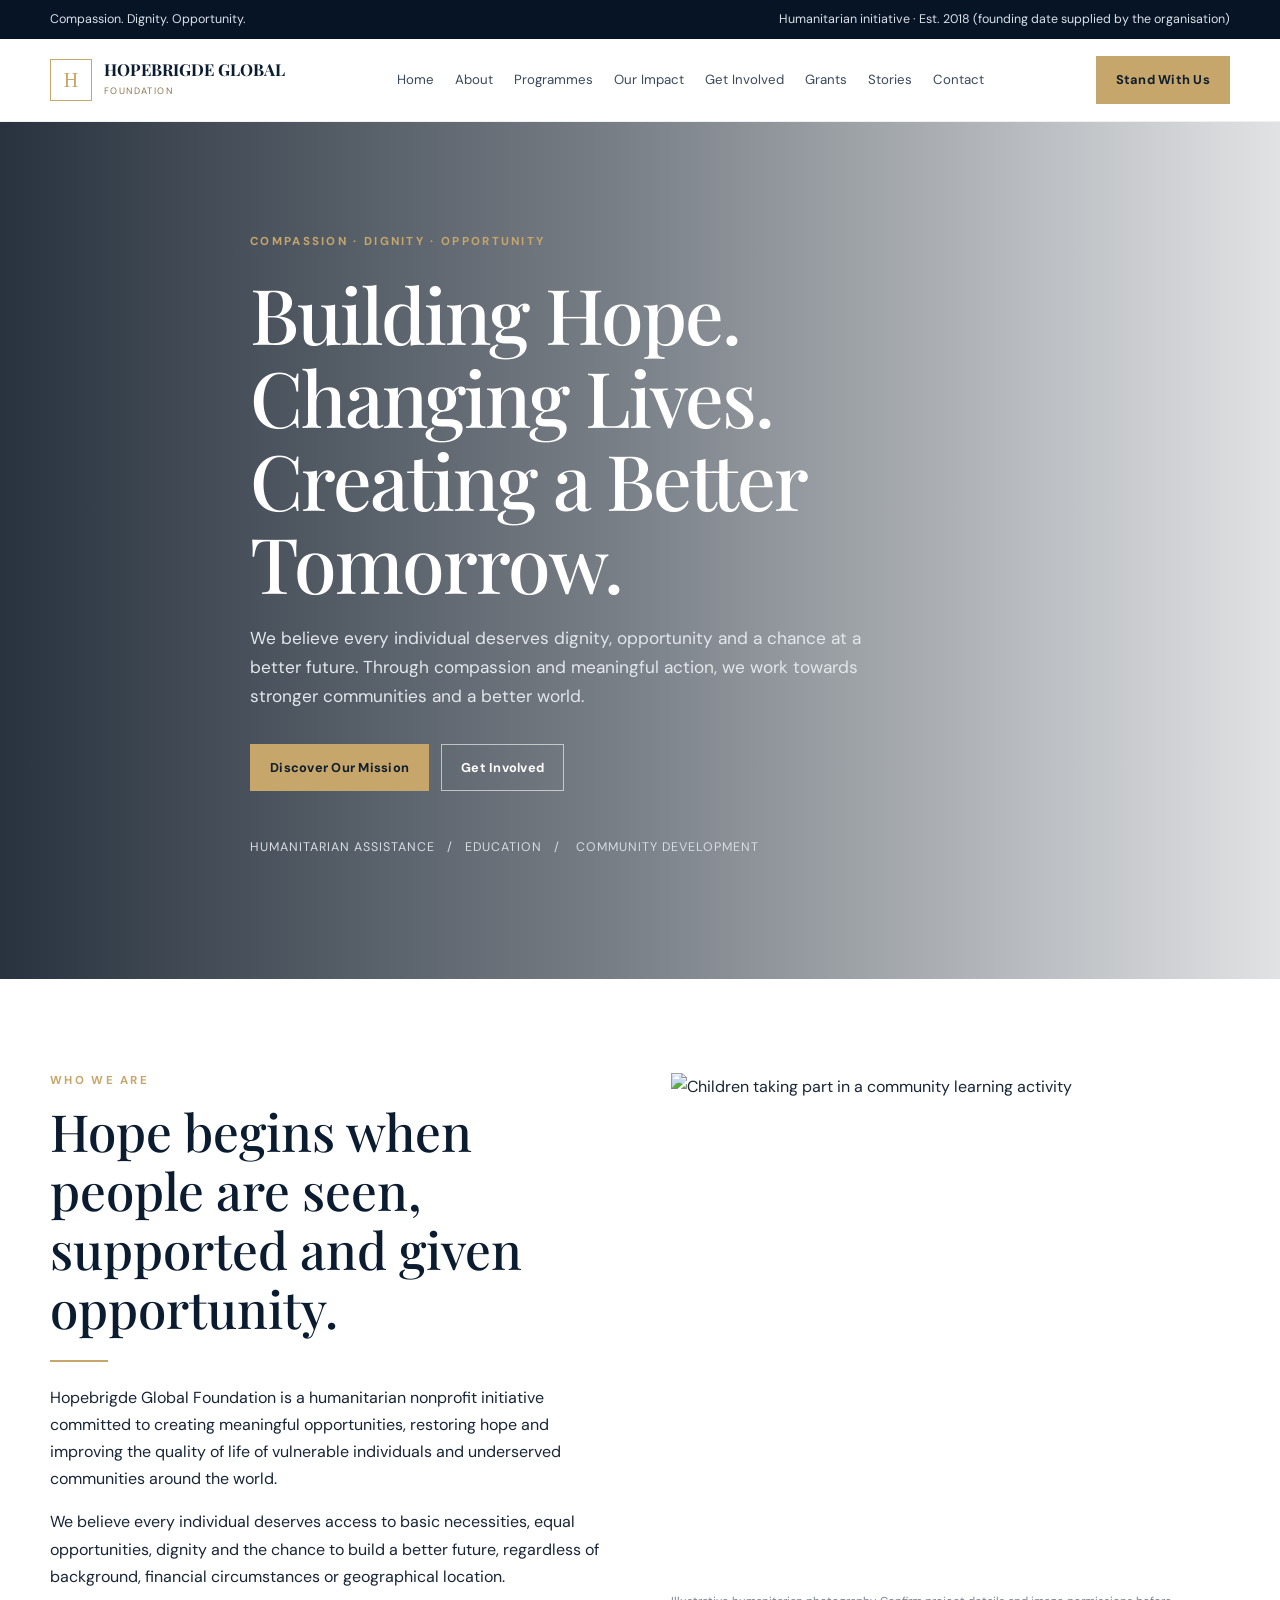
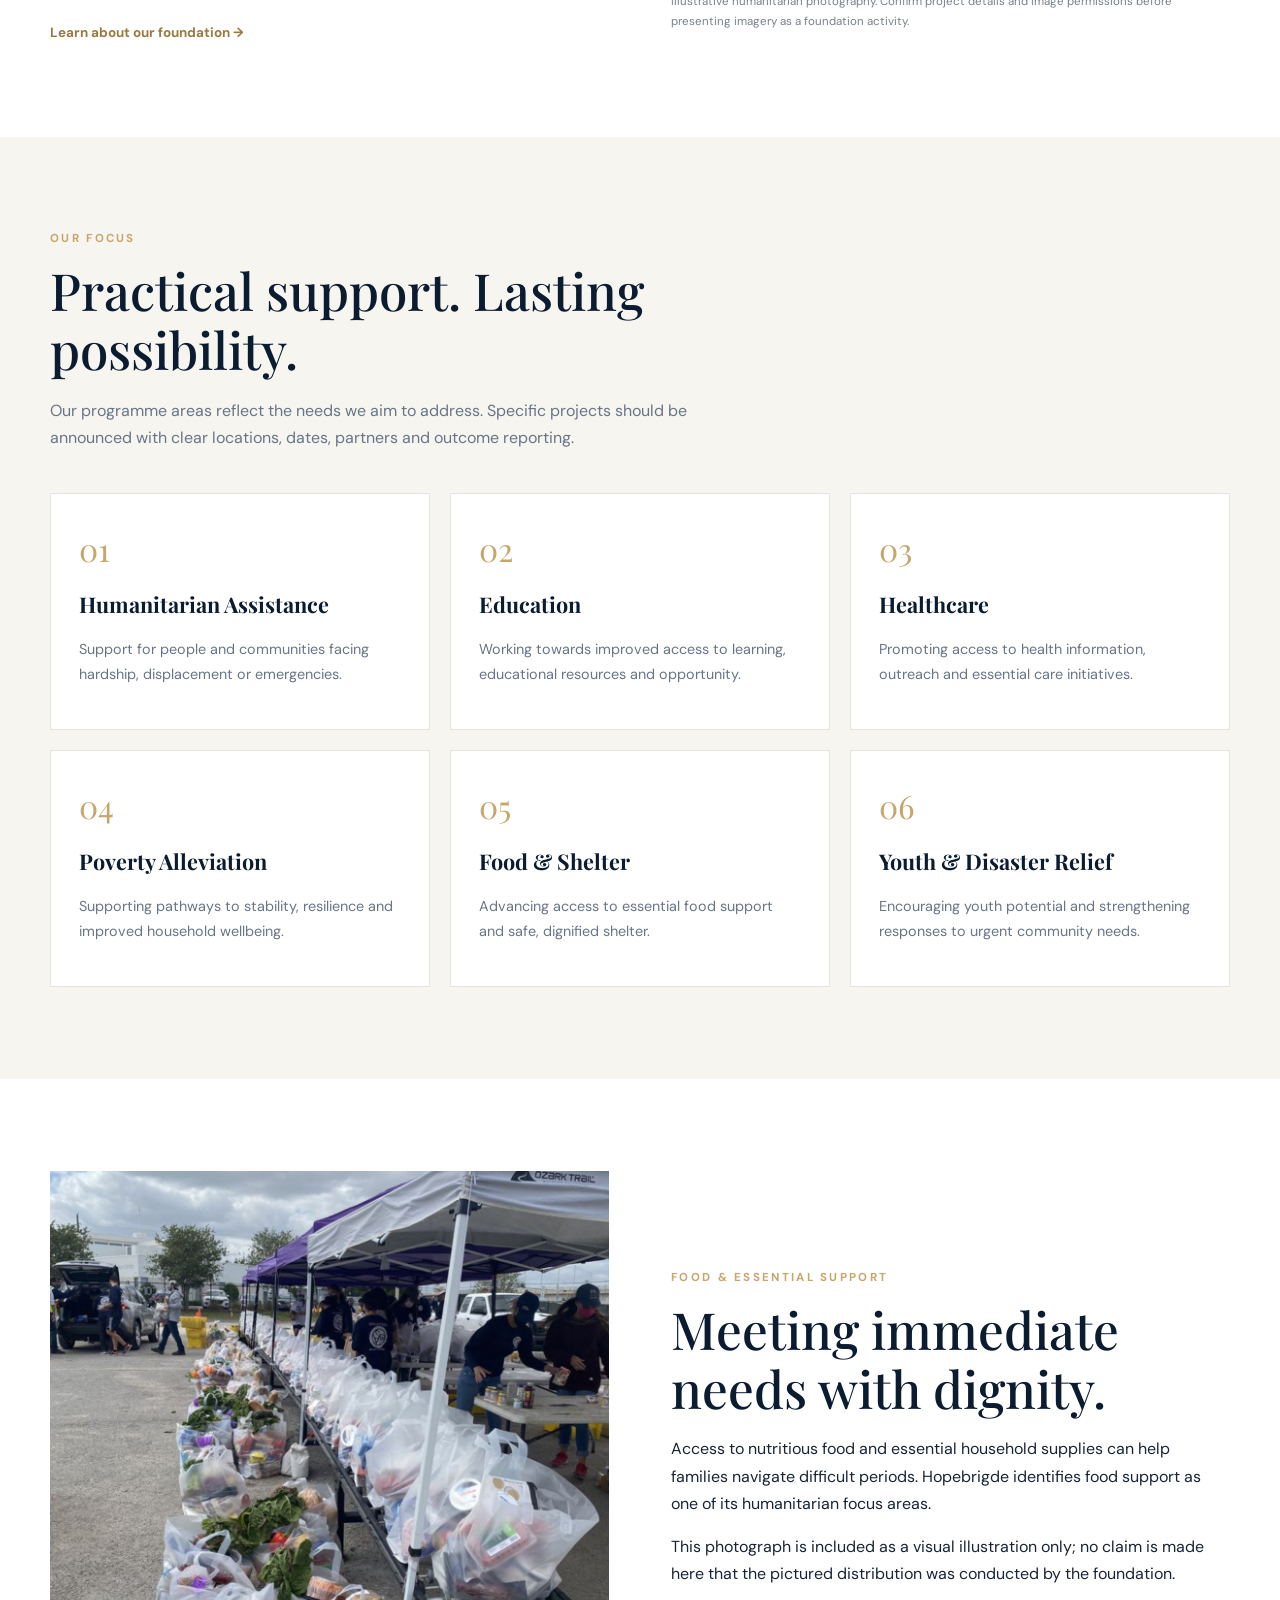
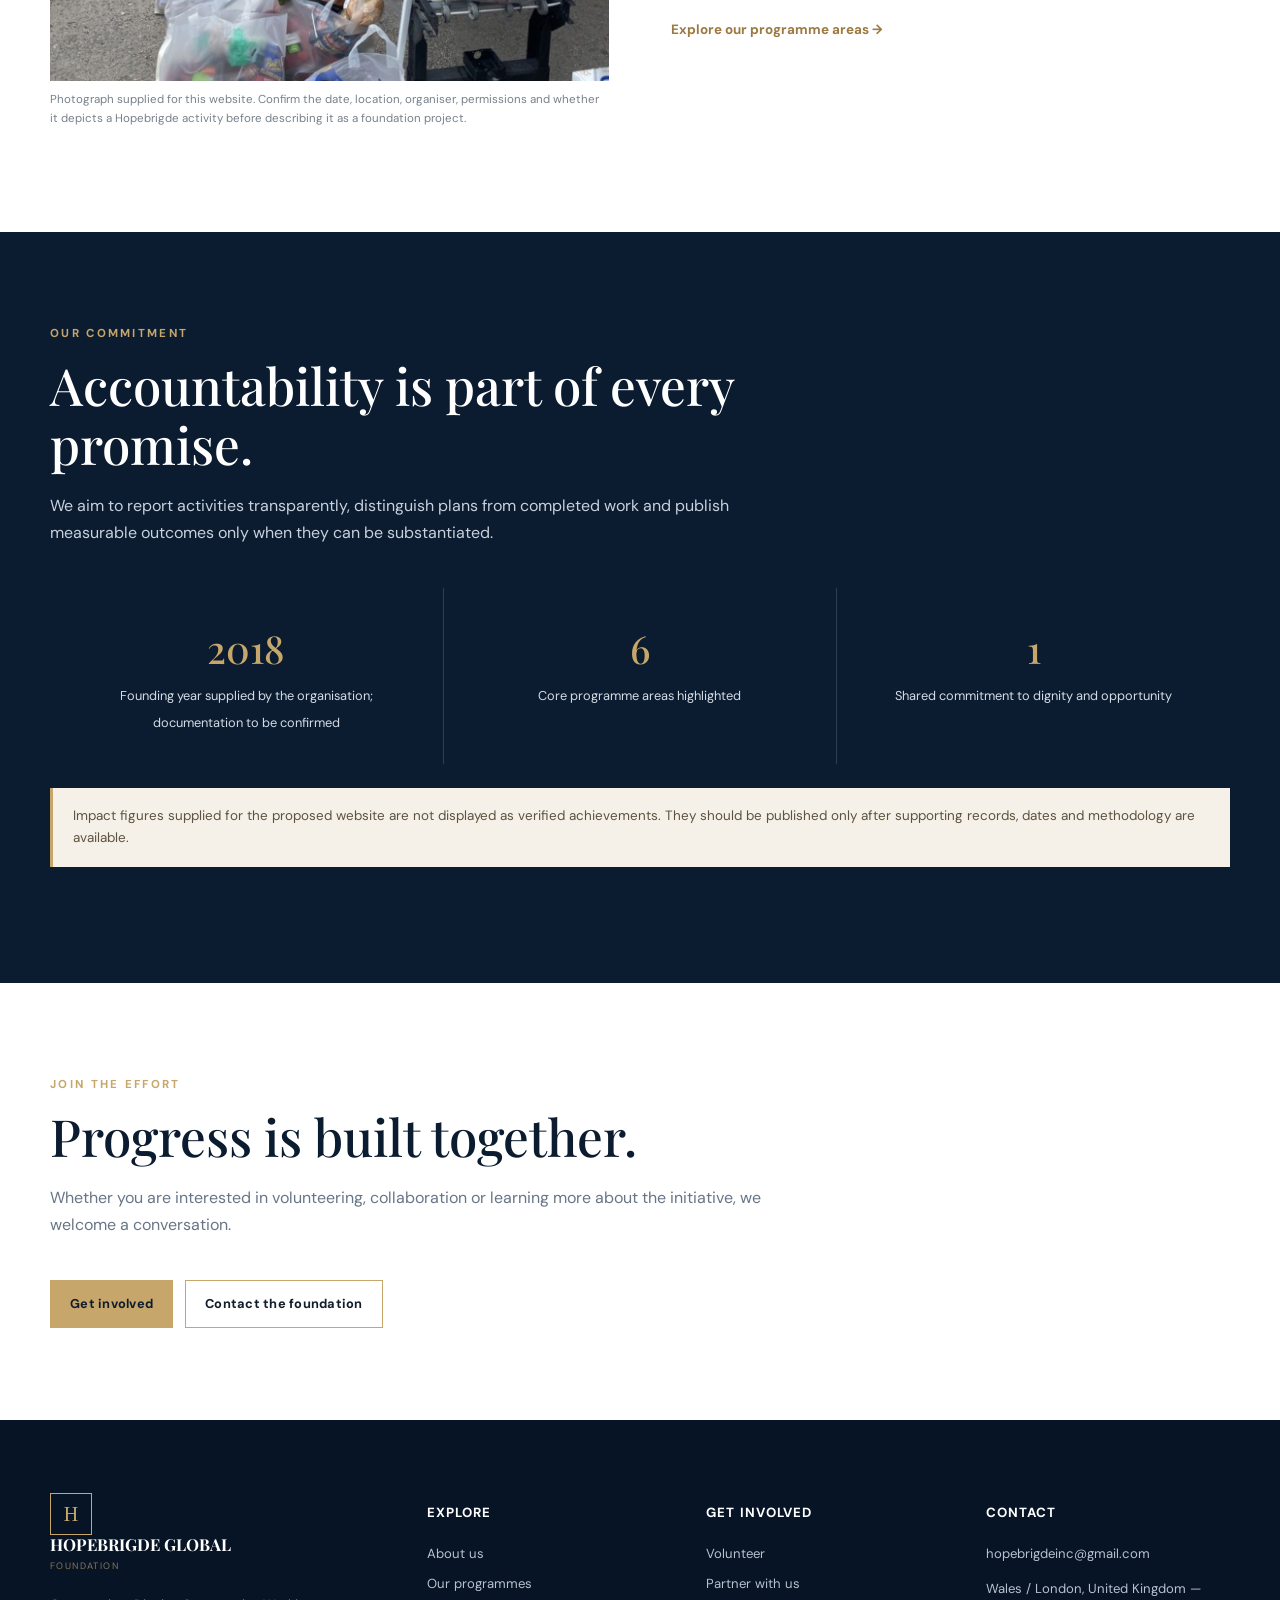
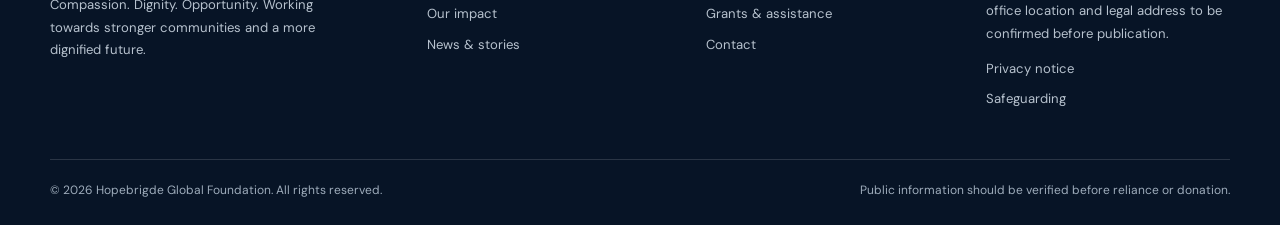
==== index.html @ 77864d9d "Add files via upload" ====
<!doctype html><html lang="en"><head><meta charset="utf-8"><meta name="viewport" content="width=device-width,initial-scale=1"><meta name="description" content="Hopebrigde Global Foundation — Compassion. Dignity. Opportunity."><title>Home | Hopebrigde Global Foundation</title><link rel="stylesheet" href="styles.css"></head><body>
<div class="topbar"><div class="container"><span>Compassion. Dignity. Opportunity.</span><span>Humanitarian initiative · Est. 2018 (founding date supplied by the organisation)</span></div></div>
<header class="site-header"><div class="container nav-wrap">
<a class="brand" href="index.html"><span class="brand-mark">H</span><span><strong>HOPEBRIGDE GLOBAL</strong><small>FOUNDATION</small></span></a>
<button class="menu-toggle" aria-label="Open navigation" aria-expanded="false">☰</button>
<nav class="nav-links" aria-label="Main navigation">
<a href="index.html">Home</a><a href="about.html">About</a><a href="programmes.html">Programmes</a><a href="impact.html">Our Impact</a><a href="get-involved.html">Get Involved</a><a href="grants.html">Grants</a><a href="stories.html">Stories</a><a href="contact.html">Contact</a>
</nav><a class="nav-cta" href="get-involved.html">Stand With Us</a></div></header>

<main>
<section class="hero"><div class="container hero-inner"><div class="eyebrow">Compassion · Dignity · Opportunity</div><h1>Building Hope. Changing Lives. Creating a Better Tomorrow.</h1><p>We believe every individual deserves dignity, opportunity and a chance at a better future. Through compassion and meaningful action, we work towards stronger communities and a better world.</p><div class="hero-actions"><a class="btn" href="about.html">Discover Our Mission</a><a class="btn btn-outline" href="get-involved.html">Get Involved</a></div><div class="trustline">HUMANITARIAN ASSISTANCE&nbsp;&nbsp; / &nbsp;&nbsp;EDUCATION&nbsp;&nbsp; / &nbsp;&nbsp; COMMUNITY DEVELOPMENT</div></div></section>
<section class="section"><div class="container split"><div class="split-copy reveal"><div class="eyebrow">Who we are</div><h2>Hope begins when people are seen, supported and given opportunity.</h2><div class="gold-rule"></div><p>Hopebrigde Global Foundation is a humanitarian nonprofit initiative committed to creating meaningful opportunities, restoring hope and improving the quality of life of vulnerable individuals and underserved communities around the world.</p><p>We believe every individual deserves access to basic necessities, equal opportunities, dignity and the chance to build a better future, regardless of background, financial circumstances or geographical location.</p><a class="text-link" href="about.html">Learn about our foundation</a></div><div class="split-photo reveal"><img src="https://images.unsplash.com/photo-1488521787991-ed7bbaae773c?auto=format&fit=crop&w=1200&q=85" alt="Children taking part in a community learning activity"><p class="photo-note">Illustrative humanitarian photography. Confirm project details and image permissions before presenting imagery as a foundation activity.</p></div></div></section>
<section class="section section-soft"><div class="container"><div class="section-head reveal"><div class="eyebrow">Our focus</div><h2>Practical support. Lasting possibility.</h2><p>Our programme areas reflect the needs we aim to address. Specific projects should be announced with clear locations, dates, partners and outcome reporting.</p></div><div class="cards">
<article class="card reveal"><div class="number">01</div><h3>Humanitarian Assistance</h3><p>Support for people and communities facing hardship, displacement or emergencies.</p></article>
<article class="card reveal"><div class="number">02</div><h3>Education</h3><p>Working towards improved access to learning, educational resources and opportunity.</p></article>
<article class="card reveal"><div class="number">03</div><h3>Healthcare</h3><p>Promoting access to health information, outreach and essential care initiatives.</p></article>
<article class="card reveal"><div class="number">04</div><h3>Poverty Alleviation</h3><p>Supporting pathways to stability, resilience and improved household wellbeing.</p></article>
<article class="card reveal"><div class="number">05</div><h3>Food & Shelter</h3><p>Advancing access to essential food support and safe, dignified shelter.</p></article>
<article class="card reveal"><div class="number">06</div><h3>Youth & Disaster Relief</h3><p>Encouraging youth potential and strengthening responses to urgent community needs.</p></article>
</div></div></section>
<section class="section"><div class="container split"><div class="split-photo reveal"><img src="assets/community-food-distribution.jpg" alt="Food parcels prepared at a community food distribution point"><p class="photo-note">Photograph supplied for this website. Confirm the date, location, organiser, permissions and whether it depicts a Hopebrigde activity before describing it as a foundation project.</p></div><div class="split-copy reveal"><div class="eyebrow">Food & essential support</div><h2>Meeting immediate needs with dignity.</h2><p>Access to nutritious food and essential household supplies can help families navigate difficult periods. Hopebrigde identifies food support as one of its humanitarian focus areas.</p><p>This photograph is included as a visual illustration only; no claim is made here that the pictured distribution was conducted by the foundation.</p><a class="text-link" href="programmes.html">Explore our programme areas</a></div></div></section>
<section class="section section-dark"><div class="container"><div class="section-head reveal"><div class="eyebrow">Our commitment</div><h2>Accountability is part of every promise.</h2><p>We aim to report activities transparently, distinguish plans from completed work and publish measurable outcomes only when they can be substantiated.</p></div><div class="stats"><div class="stat"><strong>2018</strong><span>Founding year supplied by the organisation; documentation to be confirmed</span></div><div class="stat"><strong>6</strong><span>Core programme areas highlighted</span></div><div class="stat"><strong>1</strong><span>Shared commitment to dignity and opportunity</span></div></div><div class="notice">Impact figures supplied for the proposed website are not displayed as verified achievements. They should be published only after supporting records, dates and methodology are available.</div></div></section>
<section class="section"><div class="container"><div class="section-head reveal"><div class="eyebrow">Join the effort</div><h2>Progress is built together.</h2><p>Whether you are interested in volunteering, collaboration or learning more about the initiative, we welcome a conversation.</p></div><div class="hero-actions"><a class="btn" href="get-involved.html">Get involved</a><a class="btn" style="background:transparent" href="contact.html">Contact the foundation</a></div></div></section>
</main>

<footer class="footer"><div class="container"><div class="footer-grid">
<div><a class="brand" href="index.html"><span class="brand-mark">H</span><span><strong style="color:white">HOPEBRIGDE GLOBAL</strong><small>FOUNDATION</small></span></a><p style="max-width:300px;margin-top:20px">Compassion. Dignity. Opportunity. Working towards stronger communities and a more dignified future.</p></div>
<div><h4>Explore</h4><a href="about.html">About us</a><a href="programmes.html">Our programmes</a><a href="impact.html">Our impact</a><a href="stories.html">News & stories</a></div>
<div><h4>Get involved</h4><a href="get-involved.html">Volunteer</a><a href="get-involved.html#partner">Partner with us</a><a href="grants.html">Grants & assistance</a><a href="contact.html">Contact</a></div>
<div><h4>Contact</h4><a href="mailto:hopebrigdeinc@gmail.com">hopebrigdeinc@gmail.com</a><p>Wales / London, United Kingdom — office location and legal address to be confirmed before publication.</p><a href="privacy.html">Privacy notice</a><a href="safeguarding.html">Safeguarding</a></div>
</div><div class="footer-bottom"><span>© <span id="year"></span> Hopebrigde Global Foundation. All rights reserved.</span><span>Public information should be verified before reliance or donation.</span></div></div></footer>
<script src="script.js"></script><script>document.getElementById('year').textContent=new Date().getFullYear()</script>
</body></html>
---- styles.css ----
@import url('https://fonts.googleapis.com/css2?family=DM+Sans:wght@400;500;600;700&family=Playfair+Display:wght@500;600;700&display=swap');
:root{--navy:#0b1c31;--navy2:#132b47;--gold:#c6a66a;--cream:#f7f5f0;--ink:#182536;--muted:#687587;--white:#fff;--line:#e7e4dd;--max:1180px}
*{box-sizing:border-box}html{scroll-behavior:smooth}body{margin:0;color:var(--ink);font-family:"DM Sans",sans-serif;line-height:1.7;background:#fff}img{max-width:100%;display:block}a{color:inherit;text-decoration:none}.container{width:min(var(--max),calc(100% - 44px));margin:auto}.topbar{background:#071426;color:#d9e0e8;font-size:.78rem;padding:9px 0}.topbar .container{display:flex;justify-content:space-between;gap:15px;flex-wrap:wrap}.site-header{position:sticky;top:0;z-index:20;background:rgba(255,255,255,.96);backdrop-filter:blur(12px);border-bottom:1px solid rgba(0,0,0,.06)}.nav-wrap{min-height:82px;display:flex;align-items:center;justify-content:space-between;gap:24px}.brand{display:flex;align-items:center;gap:12px;min-width:220px}.brand-mark{width:42px;height:42px;border:1px solid var(--gold);display:grid;place-items:center;color:var(--gold);font-family:Georgia,serif;font-size:1.25rem}.brand strong{display:block;color:var(--navy);font-family:"Playfair Display",serif;font-size:1.03rem;line-height:1.2}.brand small{display:block;color:#8a7652;letter-spacing:.15em;text-transform:uppercase;font-size:.58rem;margin-top:4px}.nav-links{display:flex;align-items:center;gap:21px;font-size:.83rem;color:#39485a}.nav-links a:hover,.nav-links a.active{color:#9b7940}.nav-cta,.btn{display:inline-flex;align-items:center;justify-content:center;padding:12px 19px;background:var(--gold);color:#101d2b;font-weight:700;font-size:.8rem;letter-spacing:.02em;border:1px solid var(--gold);transition:.25s}.nav-cta:hover,.btn:hover{background:#d6bb88;transform:translateY(-2px)}.btn-outline{background:transparent;color:#fff;border-color:rgba(255,255,255,.6)}.btn-outline:hover{color:var(--navy);background:#fff}.menu-toggle{display:none;background:none;border:1px solid var(--line);padding:9px 12px;color:var(--navy);font-size:1.2rem}.hero{min-height:650px;display:flex;align-items:center;color:#fff;position:relative;background:linear-gradient(90deg,rgba(5,17,31,.86),rgba(5,17,31,.54) 48%,rgba(5,17,31,.12)),url("https://images.unsplash.com/photo-1488521787991-ed7bbaae773c?auto=format&fit=crop&w=2000&q=85") center/cover}.hero-inner{padding:110px 0 120px;max-width:780px}.eyebrow{color:var(--gold);font-size:.72rem;letter-spacing:.2em;text-transform:uppercase;font-weight:700}.hero h1,.page-hero h1{font-family:"Playfair Display",serif;font-weight:500;line-height:1.08;letter-spacing:-.025em;font-size:clamp(2.8rem,6vw,5.3rem);margin:20px 0}.hero p{max-width:650px;color:#e2e7ec;font-size:1.08rem}.hero-actions{display:flex;gap:12px;flex-wrap:wrap;margin-top:32px}.trustline{margin-top:46px;color:#d7dce2;font-size:.78rem;letter-spacing:.08em}.section{padding:92px 0}.section-soft{background:var(--cream)}.section-dark{background:var(--navy);color:#fff}.section-head{max-width:720px;margin-bottom:42px}.section-head h2,.split-copy h2,.page-title{font-family:"Playfair Display",serif;font-weight:500;font-size:clamp(2rem,4vw,3.35rem);line-height:1.15;margin:12px 0 18px;color:var(--navy)}.section-dark h2,.section-dark h3{color:#fff}.section-head p,.muted{color:var(--muted)}.section-dark p{color:#c8d1dc}.split{display:grid;grid-template-columns:1fr 1fr;gap:62px;align-items:center}.split-photo{position:relative}.split-photo img{width:100%;height:510px;object-fit:cover}.photo-note{font-size:.72rem;color:#77808b;margin-top:9px}.gold-rule{width:58px;height:2px;background:var(--gold);margin:22px 0}.text-link{color:#9b7940;font-size:.84rem;font-weight:700;display:inline-block;margin-top:16px}.text-link:after{content:" →"}.cards{display:grid;grid-template-columns:repeat(3,1fr);gap:20px}.card{background:#fff;border:1px solid var(--line);padding:28px;transition:.25s}.card:hover{transform:translateY(-5px);box-shadow:0 16px 35px rgba(9,27,47,.08)}.card .number{font-family:"Playfair Display",serif;color:var(--gold);font-size:2rem}.card h3{font-family:"Playfair Display",serif;color:var(--navy);font-size:1.35rem;margin:10px 0}.card p{font-size:.9rem;color:var(--muted)}.stats{display:grid;grid-template-columns:repeat(3,1fr);gap:1px;background:rgba(255,255,255,.15);margin-top:34px}.stat{padding:28px;background:var(--navy);text-align:center}.stat strong{display:block;font-family:"Playfair Display",serif;font-size:2.4rem;color:var(--gold);font-weight:500}.stat span{font-size:.8rem;color:#d4dce5}.notice{padding:17px 20px;border-left:3px solid var(--gold);background:#f5f1e8;color:#5d523f;font-size:.84rem;margin:24px 0}.page-hero{padding:100px 0;background:linear-gradient(90deg,rgba(7,22,39,.9),rgba(7,22,39,.55)),url("https://images.unsplash.com/photo-1469571486292-0ba58a3f068b?auto=format&fit=crop&w=1800&q=85") center/cover;color:white}.page-hero h1{color:white;max-width:800px;font-size:clamp(2.7rem,5vw,4.5rem)}.page-hero p{max-width:680px;color:#e0e6ec}.prose{max-width:850px}.prose h2,.prose h3{font-family:"Playfair Display",serif;color:var(--navy);font-weight:500}.prose p,.prose li{color:#566273}.list-clean{padding-left:20px}.list-clean li{margin:9px 0}.feature-image{width:100%;height:420px;object-fit:cover}.form-grid{display:grid;grid-template-columns:1fr 1fr;gap:16px}.field{display:flex;flex-direction:column;gap:7px}.field.full{grid-column:1/-1}.field label{font-size:.8rem;font-weight:700;color:#334155}.field input,.field select,.field textarea{width:100%;padding:13px 14px;border:1px solid #d9dfe5;background:#fff;font:inherit;font-size:.9rem;border-radius:0}.field textarea{min-height:140px;resize:vertical}.form-note{font-size:.78rem;color:var(--muted)}.footer{background:#071426;color:#d5dce4;padding:65px 0 25px}.footer-grid{display:grid;grid-template-columns:1.4fr 1fr 1fr 1fr;gap:35px}.footer h4{color:#fff;font-size:.83rem;letter-spacing:.08em;text-transform:uppercase}.footer p,.footer a{font-size:.82rem;color:#b7c2ce}.footer a{display:block;margin:8px 0}.footer a:hover{color:var(--gold)}.footer-bottom{border-top:1px solid rgba(255,255,255,.14);margin-top:40px;padding-top:20px;display:flex;justify-content:space-between;gap:20px;flex-wrap:wrap;font-size:.75rem;color:#9eacbb}.tag{display:inline-block;border:1px solid #d8c49f;color:#8c7040;padding:5px 9px;font-size:.68rem;letter-spacing:.1em;text-transform:uppercase}.reveal{opacity:0;transform:translateY(18px);transition:opacity .7s ease,transform .7s ease}.reveal.visible{opacity:1;transform:none}.mobile-only{display:none}
@media(max-width:980px){.nav-links{gap:12px;font-size:.75rem}.nav-cta{display:none}.footer-grid{grid-template-columns:1fr 1fr}.cards{grid-template-columns:repeat(2,1fr)}}
@media(max-width:720px){.container{width:min(100% - 32px,var(--max))}.nav-wrap{min-height:70px}.menu-toggle{display:block}.nav-links{display:none;position:absolute;top:70px;left:0;right:0;background:#fff;padding:18px 24px 24px;border-bottom:1px solid var(--line);flex-direction:column;align-items:flex-start}.nav-links.open{display:flex}.nav-links a{font-size:.95rem}.hero{min-height:590px}.hero-inner{padding:85px 0}.section{padding:68px 0}.split{grid-template-columns:1fr;gap:30px}.split-photo img{height:350px}.cards{grid-template-columns:1fr}.stats{grid-template-columns:1fr 1fr}.stat strong{font-size:1.9rem}.page-hero{padding:75px 0}.form-grid{grid-template-columns:1fr}.field.full{grid-column:auto}.footer-grid{grid-template-columns:1fr 1fr}}
@media(max-width:430px){.stats,.footer-grid{grid-template-columns:1fr}.brand{min-width:0}.brand strong{font-size:.9rem}}
@media(prefers-reduced-motion:reduce){html{scroll-behavior:auto}*,*:before,*:after{animation-duration:.01ms!important;transition-duration:.01ms!important}.reveal{opacity:1;transform:none}}
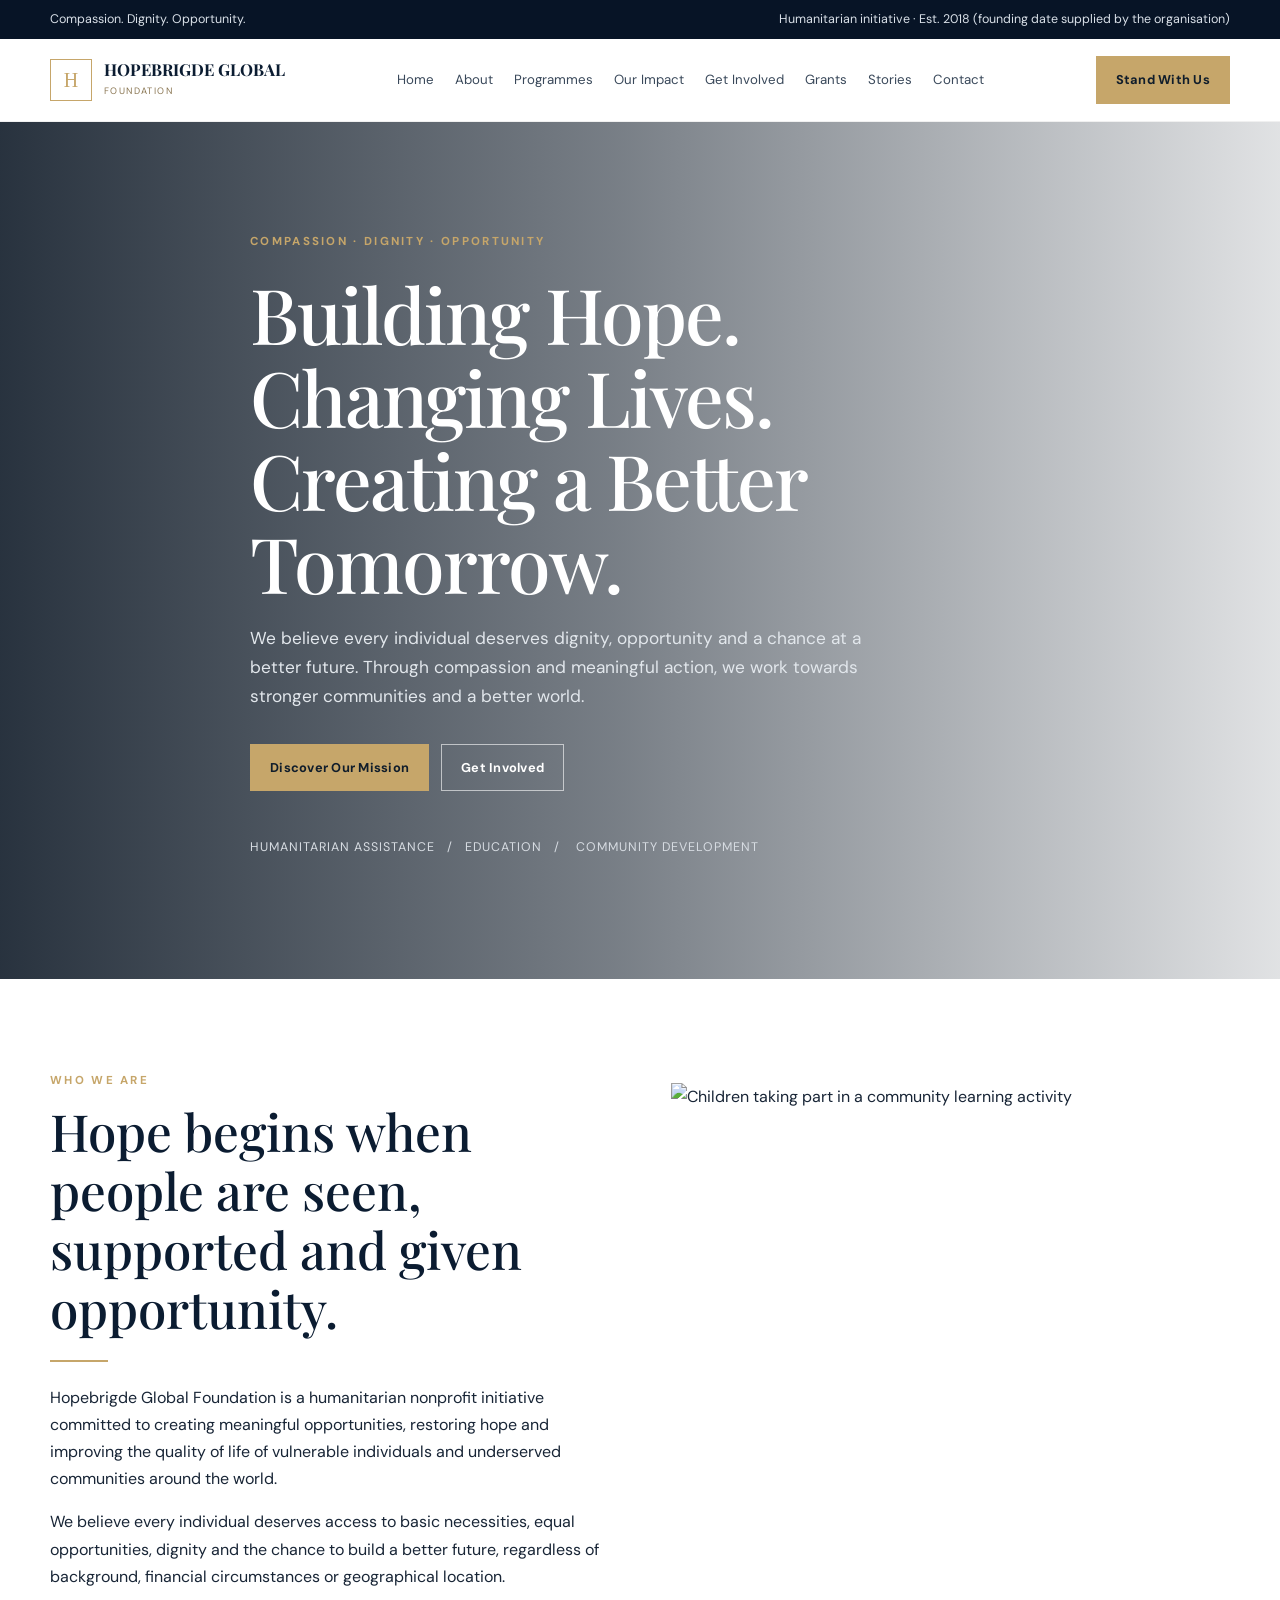
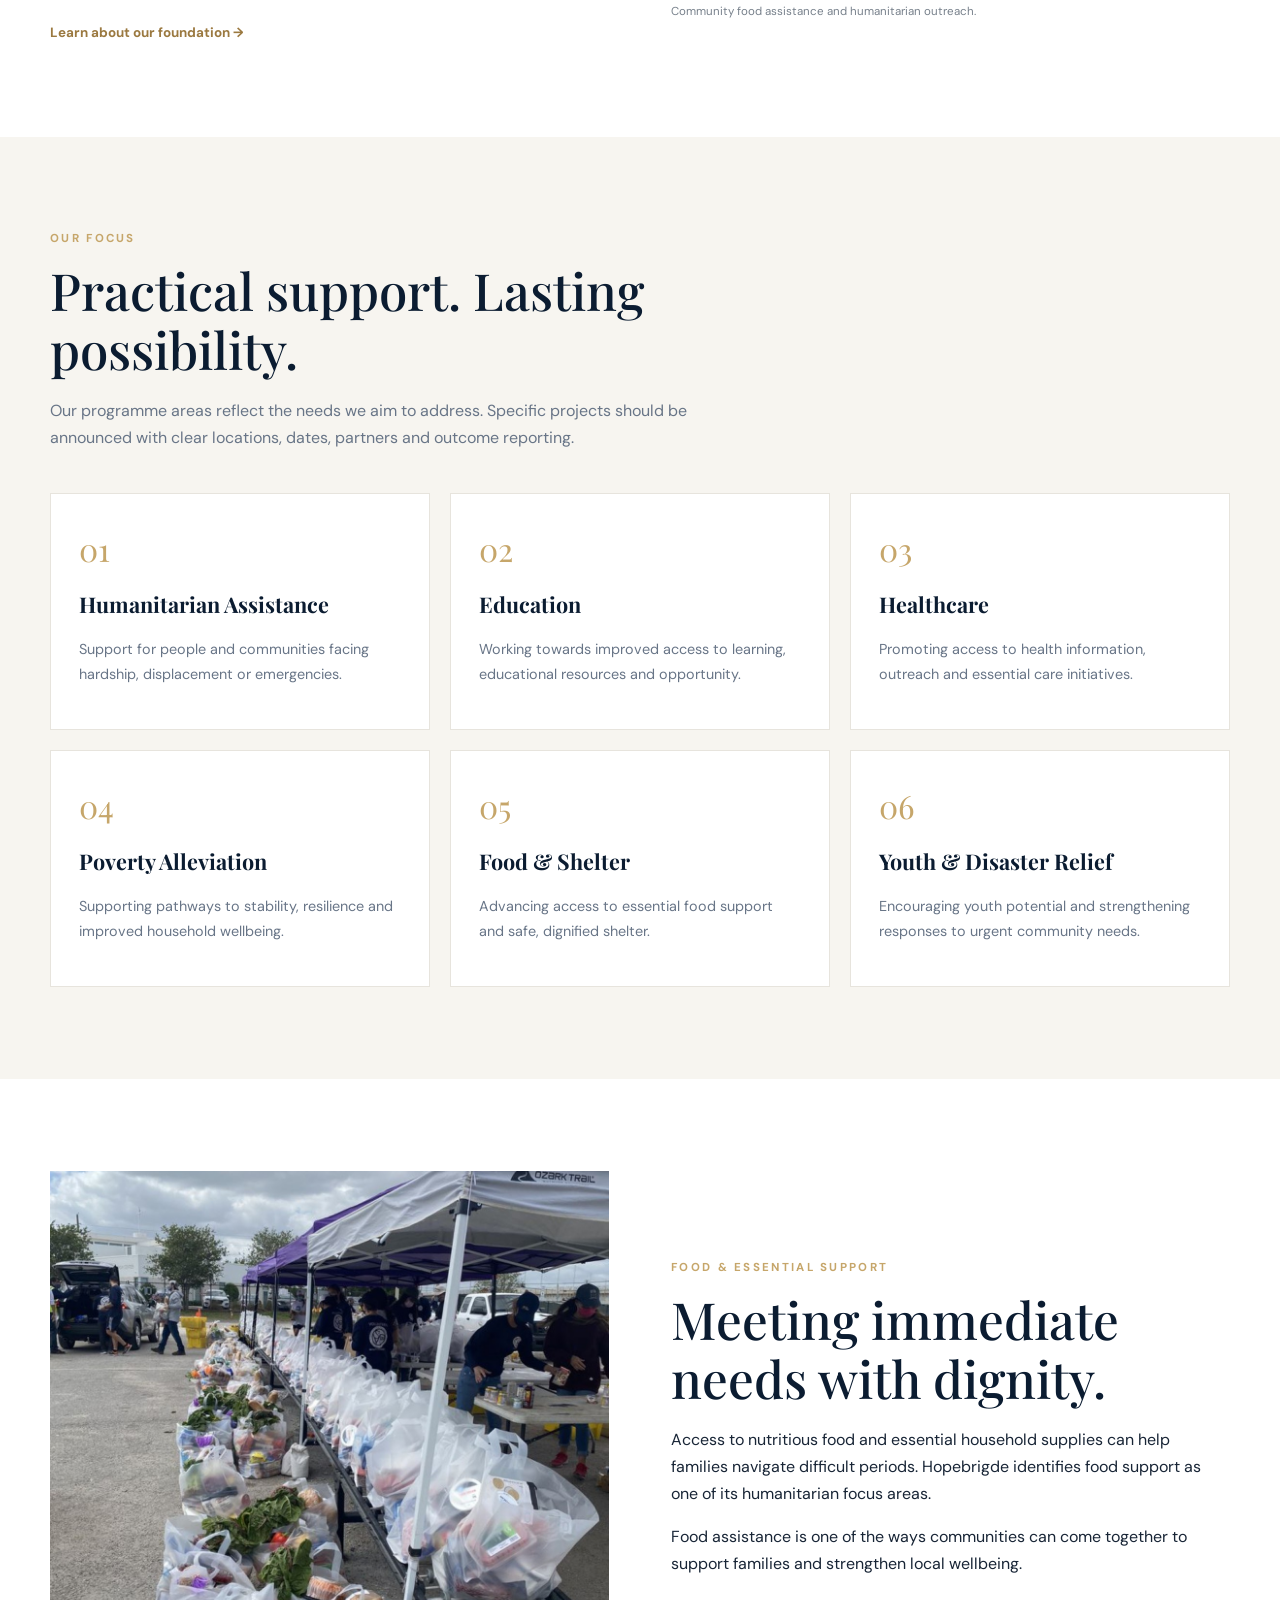
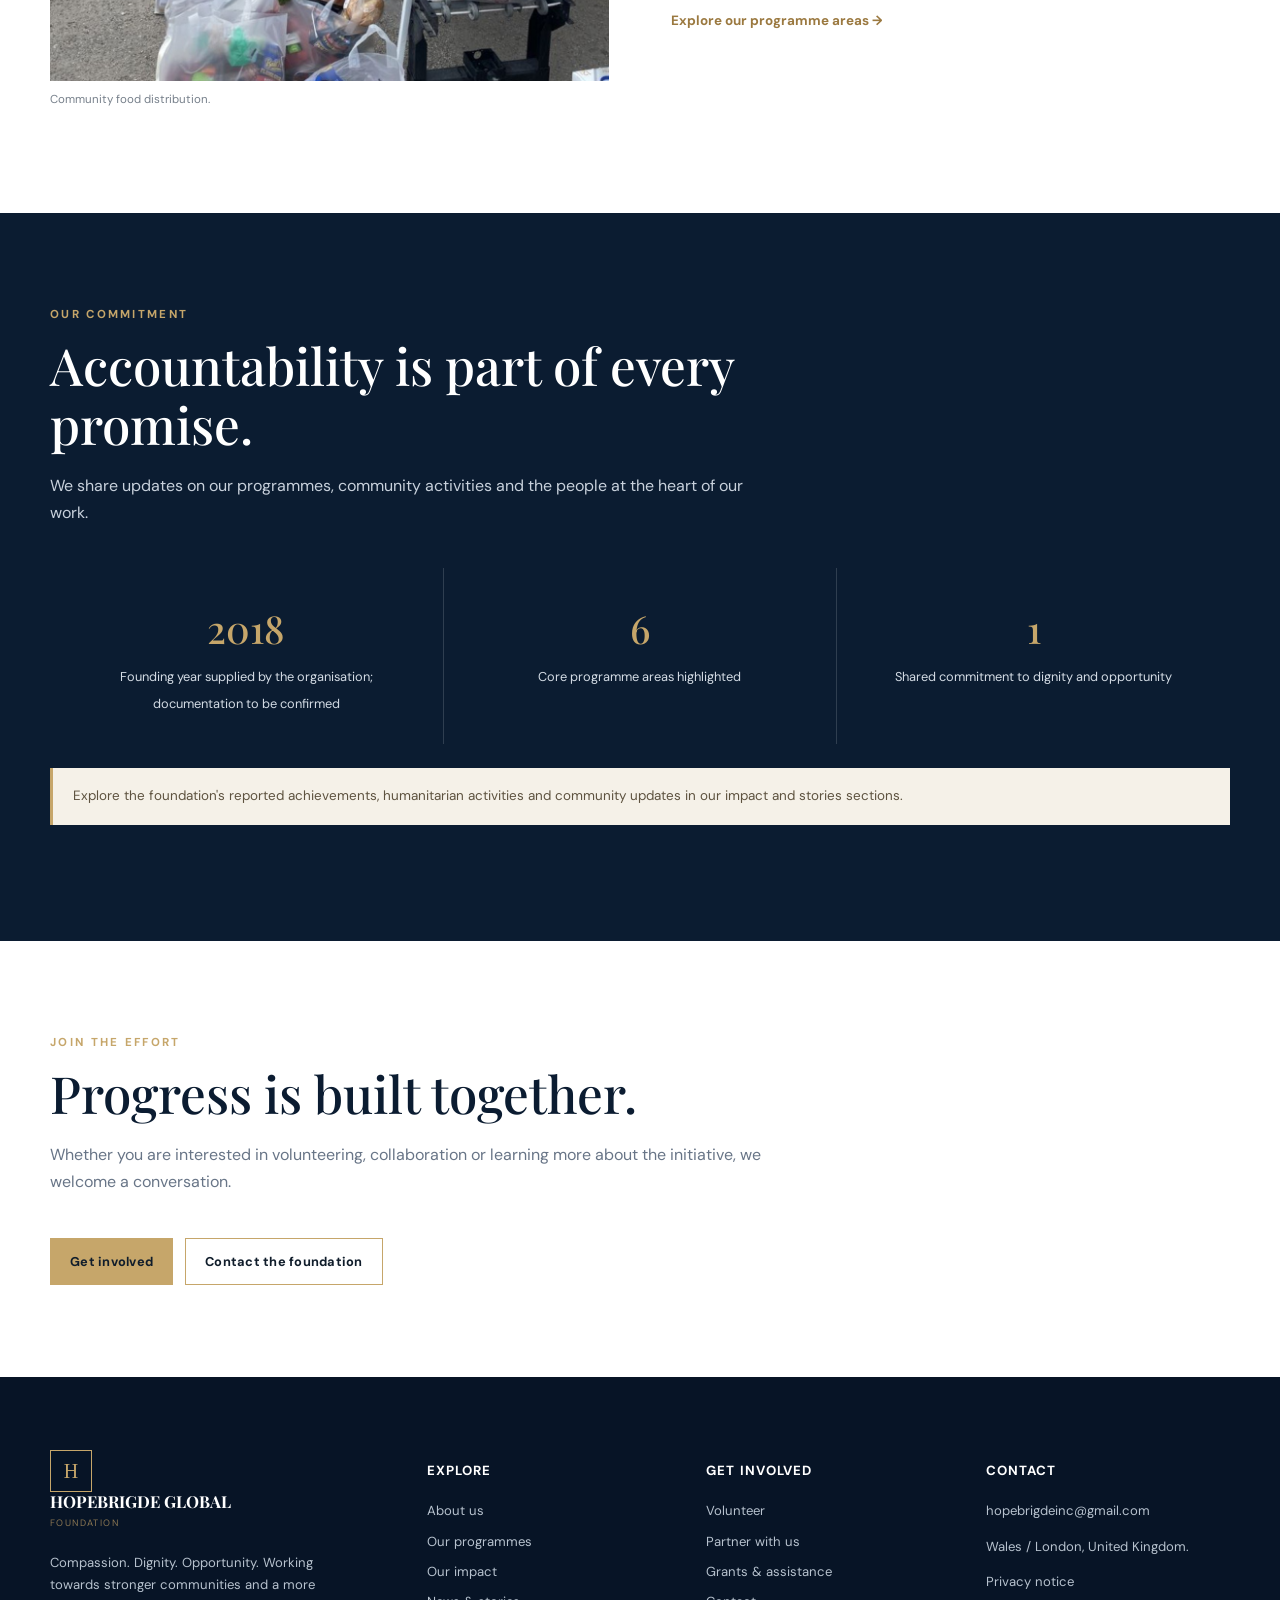
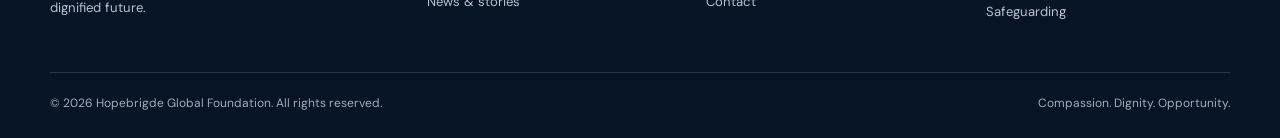
==== commit e29a9851: "Add files via upload update hopebridge website" ====
--- a/index.html
+++ b/index.html
@@ -9,7 +9,7 @@
 
 <main>
 <section class="hero"><div class="container hero-inner"><div class="eyebrow">Compassion · Dignity · Opportunity</div><h1>Building Hope. Changing Lives. Creating a Better Tomorrow.</h1><p>We believe every individual deserves dignity, opportunity and a chance at a better future. Through compassion and meaningful action, we work towards stronger communities and a better world.</p><div class="hero-actions"><a class="btn" href="about.html">Discover Our Mission</a><a class="btn btn-outline" href="get-involved.html">Get Involved</a></div><div class="trustline">HUMANITARIAN ASSISTANCE&nbsp;&nbsp; / &nbsp;&nbsp;EDUCATION&nbsp;&nbsp; / &nbsp;&nbsp; COMMUNITY DEVELOPMENT</div></div></section>
-<section class="section"><div class="container split"><div class="split-copy reveal"><div class="eyebrow">Who we are</div><h2>Hope begins when people are seen, supported and given opportunity.</h2><div class="gold-rule"></div><p>Hopebrigde Global Foundation is a humanitarian nonprofit initiative committed to creating meaningful opportunities, restoring hope and improving the quality of life of vulnerable individuals and underserved communities around the world.</p><p>We believe every individual deserves access to basic necessities, equal opportunities, dignity and the chance to build a better future, regardless of background, financial circumstances or geographical location.</p><a class="text-link" href="about.html">Learn about our foundation</a></div><div class="split-photo reveal"><img src="https://images.unsplash.com/photo-1488521787991-ed7bbaae773c?auto=format&fit=crop&w=1200&q=85" alt="Children taking part in a community learning activity"><p class="photo-note">Illustrative humanitarian photography. Confirm project details and image permissions before presenting imagery as a foundation activity.</p></div></div></section>
+<section class="section"><div class="container split"><div class="split-copy reveal"><div class="eyebrow">Who we are</div><h2>Hope begins when people are seen, supported and given opportunity.</h2><div class="gold-rule"></div><p>Hopebrigde Global Foundation is a humanitarian nonprofit initiative committed to creating meaningful opportunities, restoring hope and improving the quality of life of vulnerable individuals and underserved communities around the world.</p><p>We believe every individual deserves access to basic necessities, equal opportunities, dignity and the chance to build a better future, regardless of background, financial circumstances or geographical location.</p><a class="text-link" href="about.html">Learn about our foundation</a></div><div class="split-photo reveal"><img src="https://images.unsplash.com/photo-1488521787991-ed7bbaae773c?auto=format&fit=crop&w=1200&q=85" alt="Children taking part in a community learning activity"><p class="photo-note">Community food assistance and humanitarian outreach.</p></div></div></section>
 <section class="section section-soft"><div class="container"><div class="section-head reveal"><div class="eyebrow">Our focus</div><h2>Practical support. Lasting possibility.</h2><p>Our programme areas reflect the needs we aim to address. Specific projects should be announced with clear locations, dates, partners and outcome reporting.</p></div><div class="cards">
 <article class="card reveal"><div class="number">01</div><h3>Humanitarian Assistance</h3><p>Support for people and communities facing hardship, displacement or emergencies.</p></article>
 <article class="card reveal"><div class="number">02</div><h3>Education</h3><p>Working towards improved access to learning, educational resources and opportunity.</p></article>
@@ -18,8 +18,8 @@
 <article class="card reveal"><div class="number">05</div><h3>Food & Shelter</h3><p>Advancing access to essential food support and safe, dignified shelter.</p></article>
 <article class="card reveal"><div class="number">06</div><h3>Youth & Disaster Relief</h3><p>Encouraging youth potential and strengthening responses to urgent community needs.</p></article>
 </div></div></section>
-<section class="section"><div class="container split"><div class="split-photo reveal"><img src="assets/community-food-distribution.jpg" alt="Food parcels prepared at a community food distribution point"><p class="photo-note">Photograph supplied for this website. Confirm the date, location, organiser, permissions and whether it depicts a Hopebrigde activity before describing it as a foundation project.</p></div><div class="split-copy reveal"><div class="eyebrow">Food & essential support</div><h2>Meeting immediate needs with dignity.</h2><p>Access to nutritious food and essential household supplies can help families navigate difficult periods. Hopebrigde identifies food support as one of its humanitarian focus areas.</p><p>This photograph is included as a visual illustration only; no claim is made here that the pictured distribution was conducted by the foundation.</p><a class="text-link" href="programmes.html">Explore our programme areas</a></div></div></section>
-<section class="section section-dark"><div class="container"><div class="section-head reveal"><div class="eyebrow">Our commitment</div><h2>Accountability is part of every promise.</h2><p>We aim to report activities transparently, distinguish plans from completed work and publish measurable outcomes only when they can be substantiated.</p></div><div class="stats"><div class="stat"><strong>2018</strong><span>Founding year supplied by the organisation; documentation to be confirmed</span></div><div class="stat"><strong>6</strong><span>Core programme areas highlighted</span></div><div class="stat"><strong>1</strong><span>Shared commitment to dignity and opportunity</span></div></div><div class="notice">Impact figures supplied for the proposed website are not displayed as verified achievements. They should be published only after supporting records, dates and methodology are available.</div></div></section>
+<section class="section"><div class="container split"><div class="split-photo reveal"><img src="assets/community-food-distribution.jpg" alt="Food parcels prepared at a community food distribution point"><p class="photo-note">Community food distribution.</p></div><div class="split-copy reveal"><div class="eyebrow">Food & essential support</div><h2>Meeting immediate needs with dignity.</h2><p>Access to nutritious food and essential household supplies can help families navigate difficult periods. Hopebrigde identifies food support as one of its humanitarian focus areas.</p><p>Food assistance is one of the ways communities can come together to support families and strengthen local wellbeing.</p><a class="text-link" href="programmes.html">Explore our programme areas</a></div></div></section>
+<section class="section section-dark"><div class="container"><div class="section-head reveal"><div class="eyebrow">Our commitment</div><h2>Accountability is part of every promise.</h2><p>We share updates on our programmes, community activities and the people at the heart of our work.</p></div><div class="stats"><div class="stat"><strong>2018</strong><span>Founding year supplied by the organisation; documentation to be confirmed</span></div><div class="stat"><strong>6</strong><span>Core programme areas highlighted</span></div><div class="stat"><strong>1</strong><span>Shared commitment to dignity and opportunity</span></div></div><div class="notice">Explore the foundation's reported achievements, humanitarian activities and community updates in our impact and stories sections.</div></div></section>
 <section class="section"><div class="container"><div class="section-head reveal"><div class="eyebrow">Join the effort</div><h2>Progress is built together.</h2><p>Whether you are interested in volunteering, collaboration or learning more about the initiative, we welcome a conversation.</p></div><div class="hero-actions"><a class="btn" href="get-involved.html">Get involved</a><a class="btn" style="background:transparent" href="contact.html">Contact the foundation</a></div></div></section>
 </main>
 
@@ -27,7 +27,7 @@
 <div><a class="brand" href="index.html"><span class="brand-mark">H</span><span><strong style="color:white">HOPEBRIGDE GLOBAL</strong><small>FOUNDATION</small></span></a><p style="max-width:300px;margin-top:20px">Compassion. Dignity. Opportunity. Working towards stronger communities and a more dignified future.</p></div>
 <div><h4>Explore</h4><a href="about.html">About us</a><a href="programmes.html">Our programmes</a><a href="impact.html">Our impact</a><a href="stories.html">News & stories</a></div>
 <div><h4>Get involved</h4><a href="get-involved.html">Volunteer</a><a href="get-involved.html#partner">Partner with us</a><a href="grants.html">Grants & assistance</a><a href="contact.html">Contact</a></div>
-<div><h4>Contact</h4><a href="mailto:hopebrigdeinc@gmail.com">hopebrigdeinc@gmail.com</a><p>Wales / London, United Kingdom — office location and legal address to be confirmed before publication.</p><a href="privacy.html">Privacy notice</a><a href="safeguarding.html">Safeguarding</a></div>
-</div><div class="footer-bottom"><span>© <span id="year"></span> Hopebrigde Global Foundation. All rights reserved.</span><span>Public information should be verified before reliance or donation.</span></div></div></footer>
+<div><h4>Contact</h4><a href="mailto:hopebrigdeinc@gmail.com">hopebrigdeinc@gmail.com</a><p>Wales / London, United Kingdom.</p><a href="privacy.html">Privacy notice</a><a href="safeguarding.html">Safeguarding</a></div>
+</div><div class="footer-bottom"><span>© <span id="year"></span> Hopebrigde Global Foundation. All rights reserved.</span><span>Compassion. Dignity. Opportunity.</span></div></div></footer>
 <script src="script.js"></script><script>document.getElementById('year').textContent=new Date().getFullYear()</script>
 </body></html>
